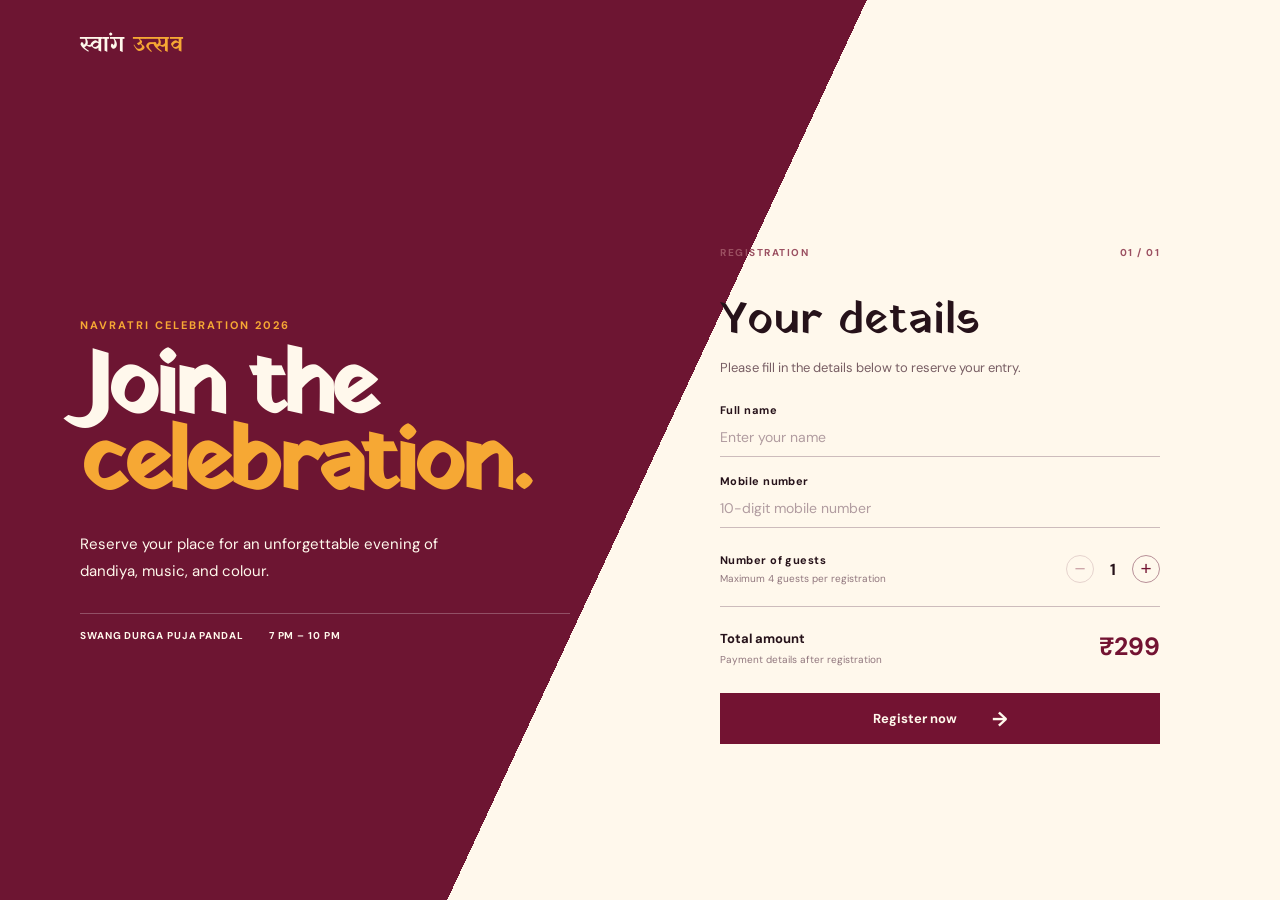
==== register.html @ 5c84b72b "Initial commit via Netlify [skip ci]" ====
<!doctype html>
<html lang="en">
<head><meta charset="utf-8"><meta name="viewport" content="width=device-width,initial-scale=1"><meta name="theme-color" content="#7a1532"><title>Register · Dandiya Nights</title><link rel="preconnect" href="https://fonts.googleapis.com"><link rel="preconnect" href="https://fonts.gstatic.com" crossorigin><link href="https://fonts.googleapis.com/css2?family=DM+Sans:wght@400;500;600;700&family=Yatra+One&display=swap" rel="stylesheet"><link rel="stylesheet" href="style.css"></head>
<body class="form-page"><nav class="nav container"><a class="brand" href="index.html">स्वांग <span>उत्सव</span></a><a class="back" href="index.html">← Back to event</a></nav>
<main class="form-layout container"><section class="form-aside"><p class="eyebrow">NAVRATRI CELEBRATION 2026</p><h1>Join the<br><em>celebration.</em></h1><p>Reserve your place for an unforgettable evening of dandiya, music, and colour.</p><div class="aside-meta"><span>SWANG DURGA PUJA PANDAL</span><span>7 PM – 10 PM</span></div></section>
<section class="form-card"><div class="form-top"><span>REGISTRATION</span><span>01 / 01</span></div><h2>Your details</h2><p class="form-note">Please fill in the details below to reserve your entry.</p>
<form action="https://api.web3forms.com/submit" method="POST">
  <!-- Replace the value below with your Web3Forms access key. The recipient email is set in that key's Web3Forms dashboard. -->
  <input type="hidden" name="access_key" value="68afbef3-7884-49bf-ba85-b0b6fa467a88">
  <input type="hidden" name="subject" value="New Dandiya Nights Registration">
  <input type="hidden" name="redirect" value="https://gomia-3.netlify.app/thank-you.html">
  <input type="checkbox" name="botcheck" style="display:none" tabindex="-1" autocomplete="off">
  <input type="hidden" name="Guest Count" id="guest-input" value="1"><input type="hidden" name="Total Amount" id="price-input" value="₹299">
  <label>Full name<input required name="Name" type="text" placeholder="Enter your name" autocomplete="name"></label>
  <label>Mobile number<input required name="Mobile Number" type="tel" placeholder="10-digit mobile number" pattern="[0-9]{10}" inputmode="numeric" autocomplete="tel"></label>
  <div class="guest-row"><div><label>Number of guests</label><small>Maximum 4 guests per registration</small></div><div class="stepper"><button type="button" id="minus" aria-label="Remove guest">−</button><output id="count">1</output><button type="button" id="plus" aria-label="Add guest">+</button></div></div>
  <div class="total"><div><span>Total amount</span><small>Payment details after registration</small></div><strong id="price">₹299</strong></div>
  <button class="button submit" type="submit">Register now <span>→</span></button>
</form></section></main><script src="script.js"></script></body></html>
---- style.css ----
:root{--wine:#731332;--ink:#26121a;--cream:#fff8ec;--saffron:#f6a834;--rose:#d95a61;--line:rgba(77,30,43,.18)}*{box-sizing:border-box}html{scroll-behavior:smooth}body{margin:0;background:var(--cream);color:var(--ink);font-family:"DM Sans",sans-serif}a{color:inherit;text-decoration:none}.container{width:min(1120px,calc(100% - 48px));margin:auto}.hero{min-height:680px;position:relative;isolation:isolate;overflow:hidden;background:var(--wine);color:#fff8ec}.hero:after{content:"";position:absolute;z-index:-1;inset:0;background:radial-gradient(circle at 50% 95%,#b32b43 0,transparent 34%),linear-gradient(120deg,#5d102e,#851836 56%,#5e102d)}.glow{position:absolute;z-index:-1;border-radius:50%;filter:blur(8px);opacity:.7}.glow-one{width:330px;height:330px;top:-190px;left:15%;background:#f09a39}.glow-two{width:220px;height:220px;right:-85px;bottom:80px;background:#e46561}.nav{height:90px;display:flex;align-items:center;justify-content:space-between}.brand{font-family:"Yatra One",cursive;font-size:22px;letter-spacing:.5px}.brand span{color:var(--saffron)}.nav-link,.back{font-size:12px;font-weight:600;letter-spacing:.08em}.nav-link span{margin-left:9px}.hero-content{padding-top:102px;text-align:center}.eyebrow{font-size:11px;letter-spacing:.18em;font-weight:700;color:var(--saffron);margin:0 0 20px}.hero h1,.form-aside h1,.thanks h1{font-family:"Yatra One",cursive;font-size:clamp(70px,12vw,143px);line-height:.86;letter-spacing:-.05em;margin:0}.hero h1 em,.form-aside h1 em,.thanks h1 em{font-style:normal;color:var(--saffron)}.hero-copy{line-height:1.7;font-size:16px;margin:34px auto}.button{display:inline-flex;align-items:center;justify-content:center;gap:35px;border:0;padding:17px 23px;font-weight:700;font-family:inherit;font-size:13px;cursor:pointer;transition:transform .2s,background .2s}.button:hover{transform:translateY(-3px)}.button span{font-size:20px;line-height:10px}.button-light{background:var(--cream);color:var(--wine)}.hero-footer{position:absolute;bottom:25px;left:0;right:0;display:flex;justify-content:space-between;font-size:10px;letter-spacing:.13em;font-weight:700}.scroll{display:flex;align-items:center;gap:10px}.scroll i{display:inline-block;width:38px;height:1px;background:#f8d492}.dandiya{position:absolute;font-size:260px;font-weight:100;line-height:1;color:#f5a233;opacity:.55;z-index:-1}.d1{left:-34px;bottom:-115px;transform:rotate(-12deg)}.d2{right:-35px;bottom:-118px;transform:rotate(13deg)}.section{padding:118px 0}.section-label{font-size:10px;font-weight:700;letter-spacing:.18em;color:#9a5062;text-transform:uppercase}.intro{display:grid;grid-template-columns:1fr 2fr 1.35fr;gap:38px;align-items:start}.intro h2,.dress h2,.contacts h2{font-family:"Yatra One",cursive;font-size:clamp(37px,5vw,60px);line-height:1.12;margin:0;letter-spacing:-.04em}.intro h2 i,.dress h2 i,.contacts h2 i{font-style:normal;color:var(--rose)}.intro>p{line-height:1.8;margin:10px 0 0;font-size:15px}.event-grid{display:grid;grid-template-columns:1fr 1fr 1.12fr;min-height:405px}.event-card{padding:31px;position:relative;overflow:hidden}.feature-card{background:#f5aa32;color:#57162b}.warm{background:#d95a61;color:#fff8ec}.details-card{background:#f2e3cb}.card-num{font-size:10px;font-weight:700;letter-spacing:.16em}.event-card .icon{font-size:36px;margin-top:52px}.event-card h3{font-family:"Yatra One",cursive;font-weight:400;font-size:30px;line-height:1.15;margin:15px 0 4px}.event-card p{font-size:12px;margin:0;font-weight:600}.sticks{position:absolute;font-size:104px;right:15px;bottom:-30px;opacity:.28}.rangoli{position:absolute;font-size:145px;right:-18px;bottom:-41px;opacity:.3}.details-card h3{margin-top:58px}.details-card dl{margin:35px 0 0}.details-card dl div{border-top:1px solid var(--line);padding:13px 0;display:grid;grid-template-columns:1fr 1.45fr}.details-card dt{font-size:10px;text-transform:uppercase;letter-spacing:.08em;font-weight:700;color:#7b4c54}.details-card dd{margin:0;font-size:13px;font-weight:600;line-height:1.6}.dress{background:var(--wine);color:var(--cream);overflow:hidden}.dress-inner{display:grid;grid-template-columns:1fr 2fr .65fr;align-items:center;min-height:355px}.dress .section-label{color:#e89978}.mini{font-size:12px;color:#f5a233;font-weight:600;margin:0 0 12px}.dress-copy{line-height:1.75;font-size:16px}.dress-copy span{font-size:13px;color:#e9c5ae}.dress-art{height:230px;position:relative}.sun{position:absolute;font-size:165px;color:#f3a432;right:-25px;top:15px}.figure{position:absolute;font-size:170px;color:#efc9ad;right:22px;top:38px}.contacts{display:grid;grid-template-columns:1fr 1.55fr 1.4fr;gap:35px}.contacts>div:nth-child(2)>p{line-height:1.75;font-size:14px;margin-top:18px}.contact-list{border-top:1px solid var(--line)}.contact-list a{display:grid;grid-template-columns:1fr auto 22px;align-items:center;border-bottom:1px solid var(--line);padding:20px 0;font-size:13px}.contact-list strong{font-size:13px}.contact-list b{font-size:20px;text-align:right;color:var(--rose)}.cta{background:#f4a72f;text-align:center;padding:95px 0;color:#54142b}.cta p{font-size:12px;font-weight:700;letter-spacing:.1em;margin:0 0 12px}.cta h2{font-family:"Yatra One",cursive;font-weight:400;font-size:55px;line-height:1;margin:0 0 29px}.cta i{font-style:normal;color:#b33343}footer{min-height:60px;background:#4f1027;color:#f6d4a4;display:flex;justify-content:space-between;align-items:center;padding:0 max(24px,calc((100vw - 1120px)/2));font-size:9px;letter-spacing:.14em;font-weight:700}
/* Registration */.form-page{min-height:100vh;background:linear-gradient(115deg,#6d1532 0 51%,#fff8ec 51%)}.form-page .nav{color:var(--cream)}.form-layout{display:grid;grid-template-columns:1fr 1fr;min-height:calc(100vh - 90px);align-items:center}.form-aside{color:var(--cream);padding:50px 70px 80px 0}.form-aside h1{font-size:clamp(57px,7vw,88px)}.form-aside>p:not(.eyebrow){line-height:1.8;font-size:15px;max-width:370px;margin:28px 0}.aside-meta{border-top:1px solid rgba(255,255,255,.25);display:flex;gap:25px;padding-top:15px;font-size:10px;letter-spacing:.09em;font-weight:700}.form-card{padding:45px 0 45px 80px;max-width:520px}.form-top{display:flex;justify-content:space-between;font-size:10px;letter-spacing:.15em;font-weight:700;color:#9b5061}.form-card h2{font-family:"Yatra One",cursive;font-size:45px;font-weight:400;margin:28px 0 0}.form-note{font-size:13px;color:#785e64;margin:5px 0 27px}form label{display:block;font-size:11px;font-weight:700;letter-spacing:.04em;margin-top:17px}input{display:block;width:100%;border:0;border-bottom:1px solid #cdbcbc;background:transparent;padding:11px 0 10px;font:14px "DM Sans";outline:none;color:var(--ink)}input:focus{border-color:var(--wine)}input::placeholder{color:#b19ca0}.guest-row{display:flex;align-items:center;justify-content:space-between;padding:25px 0 21px;border-bottom:1px solid #cdbcbc}.guest-row label{margin:0}.guest-row small,.total small{display:block;color:#91777e;font-size:10px;margin-top:5px}.stepper{display:flex;align-items:center;gap:14px}.stepper button{width:28px;height:28px;border:1px solid #b89098;border-radius:50%;background:transparent;color:var(--wine);font-size:19px;cursor:pointer}.stepper button:disabled{opacity:.35;cursor:default}.stepper output{font-weight:700;width:10px;text-align:center}.total{display:flex;justify-content:space-between;align-items:center;padding:20px 0}.total span{font-weight:700;font-size:13px}.total strong{font-size:25px;color:var(--wine)}.submit{width:100%;margin-top:7px;background:var(--wine);color:#fff8ec}.thanks-page{background:var(--wine);color:var(--cream);min-height:100vh}.thanks{max-width:710px;margin:auto;text-align:center;padding:45px 24px 90px;position:relative}.thanks .brand{display:block;text-align:left}.thanks-sun{font-size:110px;color:var(--saffron);line-height:1;margin-top:55px}.thanks h1{font-size:clamp(52px,8vw,88px);margin-top:12px}.thanks>p:not(.eyebrow){max-width:530px;margin:26px auto;line-height:1.8;font-size:15px}.thank-contacts{display:flex;justify-content:center;gap:12px;margin:27px 0}.thank-contacts a{background:rgba(255,255,255,.1);padding:12px 15px;font-size:12px}.thank-contacts b{display:block;color:#f5a233;margin-top:5px}
@media(max-width:720px){.container{width:min(100% - 36px,540px)}.hero{min-height:640px}.nav{height:75px}.nav-link{font-size:9px}.hero-content{padding-top:105px}.hero h1{font-size:78px}.hero-copy{font-size:14px;margin:25px auto}.hero-footer{font-size:8px}.hero-footer .scroll{display:none}.intro,.contacts,.dress-inner{grid-template-columns:1fr;gap:22px}.section{padding:75px 0}.intro>p{margin-top:0}.event-grid{grid-template-columns:1fr}.event-card{min-height:275px}.details-card{min-height:305px}.dress-inner{padding:70px 0;position:relative}.dress-art{position:absolute;right:-20px;bottom:-27px;opacity:.32;pointer-events:none}.contacts{gap:22px}.contacts>div:nth-child(2)>p{margin:0}.cta{padding:70px 0}.cta h2{font-size:43px}footer{padding:20px 18px;gap:20px;line-height:1.5}.form-page{background:var(--cream)}.form-page .nav{color:var(--wine)}.back{font-size:10px}.form-layout{display:block}.form-aside{background:var(--wine);margin-left:calc((100vw - 100%)/-2);margin-right:calc((100vw - 100%)/-2);padding:65px 18px 55px}.form-aside h1{font-size:60px}.form-card{padding:42px 0 60px}.form-card h2{font-size:37px}.aside-meta{display:block}.aside-meta span{display:block;margin:8px 0}.thank-contacts{flex-direction:column;max-width:240px;margin-left:auto;margin-right:auto}}
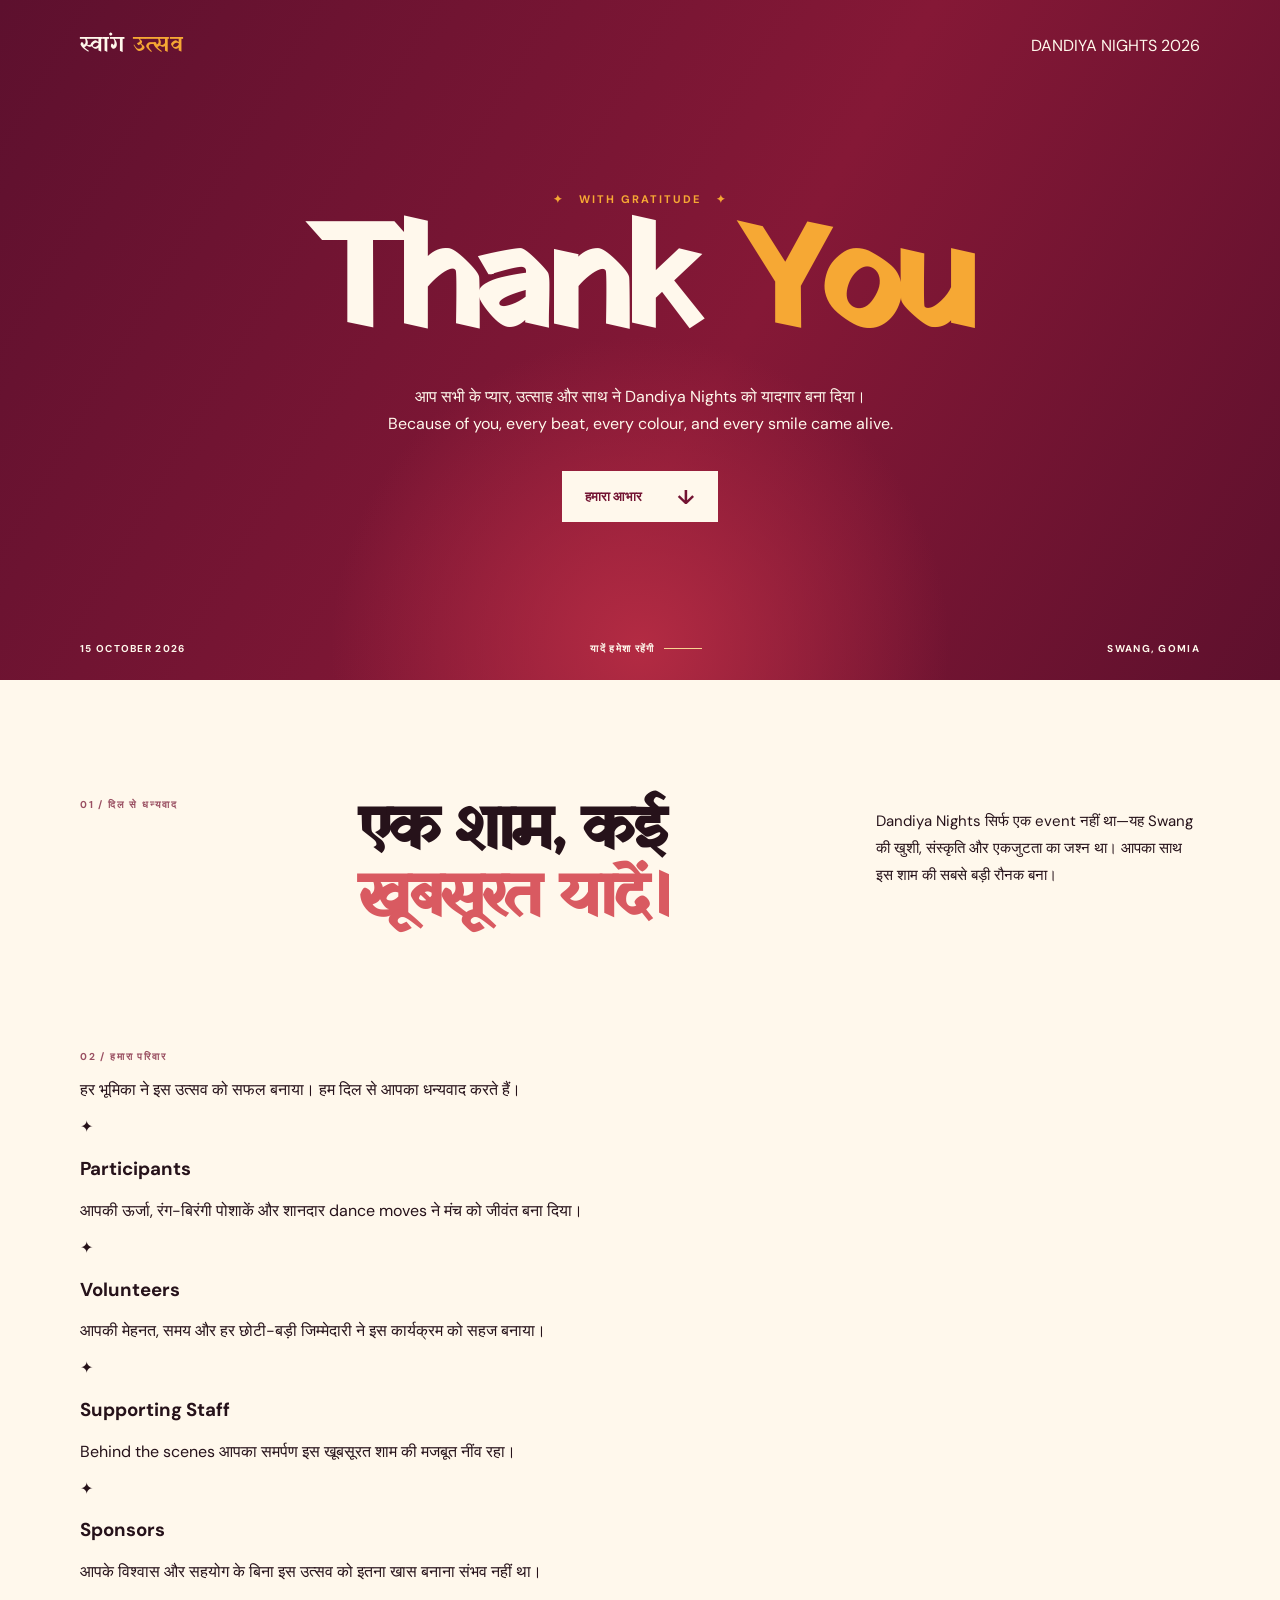
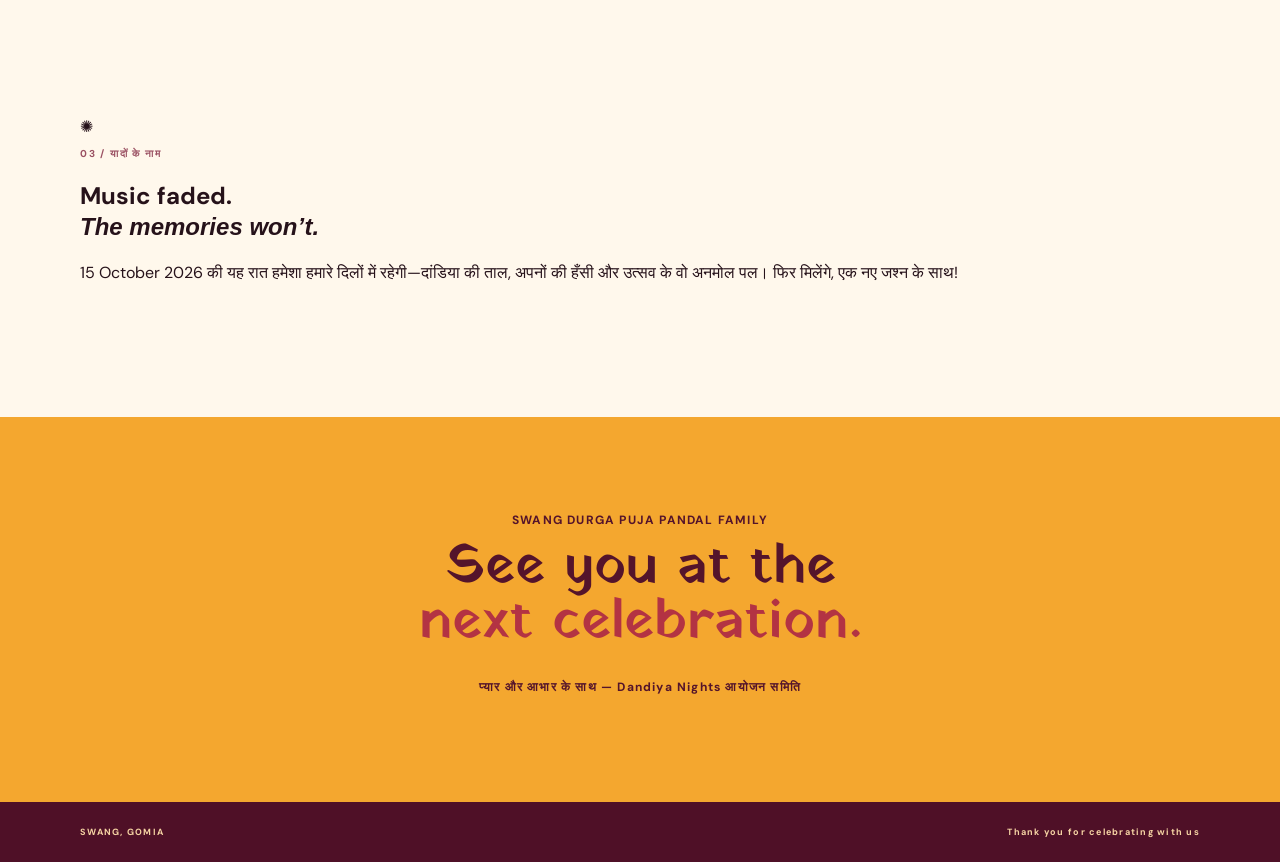
==== commit ac0840d7: "Update register.html" ====
--- a/register.html
+++ b/register.html
@@ -1,19 +1,55 @@
 <!doctype html>
 <html lang="en">
-<head><meta charset="utf-8"><meta name="viewport" content="width=device-width,initial-scale=1"><meta name="theme-color" content="#7a1532"><title>Register · Dandiya Nights</title><link rel="preconnect" href="https://fonts.googleapis.com"><link rel="preconnect" href="https://fonts.gstatic.com" crossorigin><link href="https://fonts.googleapis.com/css2?family=DM+Sans:wght@400;500;600;700&family=Yatra+One&display=swap" rel="stylesheet"><link rel="stylesheet" href="style.css"></head>
-<body class="form-page"><nav class="nav container"><a class="brand" href="index.html">स्वांग <span>उत्सव</span></a><a class="back" href="index.html">← Back to event</a></nav>
-<main class="form-layout container"><section class="form-aside"><p class="eyebrow">NAVRATRI CELEBRATION 2026</p><h1>Join the<br><em>celebration.</em></h1><p>Reserve your place for an unforgettable evening of dandiya, music, and colour.</p><div class="aside-meta"><span>SWANG DURGA PUJA PANDAL</span><span>7 PM – 10 PM</span></div></section>
-<section class="form-card"><div class="form-top"><span>REGISTRATION</span><span>01 / 01</span></div><h2>Your details</h2><p class="form-note">Please fill in the details below to reserve your entry.</p>
-<form action="https://api.web3forms.com/submit" method="POST">
-  <!-- Replace the value below with your Web3Forms access key. The recipient email is set in that key's Web3Forms dashboard. -->
-  <input type="hidden" name="access_key" value="68afbef3-7884-49bf-ba85-b0b6fa467a88">
-  <input type="hidden" name="subject" value="New Dandiya Nights Registration">
-  <input type="hidden" name="redirect" value="https://gomia-3.netlify.app/thank-you.html">
-  <input type="checkbox" name="botcheck" style="display:none" tabindex="-1" autocomplete="off">
-  <input type="hidden" name="Guest Count" id="guest-input" value="1"><input type="hidden" name="Total Amount" id="price-input" value="₹299">
-  <label>Full name<input required name="Name" type="text" placeholder="Enter your name" autocomplete="name"></label>
-  <label>Mobile number<input required name="Mobile Number" type="tel" placeholder="10-digit mobile number" pattern="[0-9]{10}" inputmode="numeric" autocomplete="tel"></label>
-  <div class="guest-row"><div><label>Number of guests</label><small>Maximum 4 guests per registration</small></div><div class="stepper"><button type="button" id="minus" aria-label="Remove guest">−</button><output id="count">1</output><button type="button" id="plus" aria-label="Add guest">+</button></div></div>
-  <div class="total"><div><span>Total amount</span><small>Payment details after registration</small></div><strong id="price">₹299</strong></div>
-  <button class="button submit" type="submit">Register now <span>→</span></button>
-</form></section></main><script src="script.js"></script></body></html>
+<head>
+  <meta charset="utf-8">
+  <meta name="viewport" content="width=device-width, initial-scale=1">
+  <meta name="theme-color" content="#7a1532">
+  <title>Thank You · Dandiya Nights Swang</title>
+  <link rel="preconnect" href="https://fonts.googleapis.com">
+  <link rel="preconnect" href="https://fonts.gstatic.com" crossorigin>
+  <link href="https://fonts.googleapis.com/css2?family=DM+Sans:wght@400;500;600;700&family=Yatra+One&display=swap" rel="stylesheet">
+  <link rel="stylesheet" href="style.css">
+</head>
+<body>
+  <main>
+    <section class="hero thank-hero">
+      <div class="glow glow-one"></div><div class="glow glow-two"></div>
+      <nav class="nav container"><a class="brand" href="index.html">स्वांग <span>उत्सव</span></a><span class="nav-note">DANDIYA NIGHTS 2026</span></nav>
+      <div class="hero-content container">
+        <p class="eyebrow">✦ &nbsp; WITH GRATITUDE &nbsp; ✦</p>
+        <h1>Thank <em>You</em></h1>
+        <p class="hero-copy">आप सभी के प्यार, उत्साह और साथ ने Dandiya Nights को यादगार बना दिया।<br>Because of you, every beat, every colour, and every smile came alive.</p>
+        <a class="button button-light" href="#gratitude">हमारा आभार <span>↓</span></a>
+      </div>
+      <div class="dandiya d1">╲</div><div class="dandiya d2">╱</div>
+      <div class="hero-footer container"><span>15 OCTOBER 2026</span><span class="scroll">यादें हमेशा रहेंगी <i></i></span><span>SWANG, GOMIA</span></div>
+    </section>
+
+    <section id="gratitude" class="intro section container">
+      <div class="section-label">01 / दिल से धन्यवाद</div>
+      <div><h2>एक शाम, कई<br><i>खूबसूरत यादें।</i></h2></div>
+      <p>Dandiya Nights सिर्फ एक event नहीं था—यह Swang की खुशी, संस्कृति और एकजुटता का जश्न था। आपका साथ इस शाम की सबसे बड़ी रौनक बना।</p>
+    </section>
+
+    <section class="gratitude-section">
+      <div class="container">
+        <div class="gratitude-heading"><div class="section-label">02 / हमारा परिवार</div><p>हर भूमिका ने इस उत्सव को सफल बनाया। हम दिल से आपका धन्यवाद करते हैं।</p></div>
+        <div class="gratitude-grid">
+          <article><span>✦</span><h3>Participants</h3><p>आपकी ऊर्जा, रंग-बिरंगी पोशाकें और शानदार dance moves ने मंच को जीवंत बना दिया।</p></article>
+          <article><span>✦</span><h3>Volunteers</h3><p>आपकी मेहनत, समय और हर छोटी-बड़ी जिम्मेदारी ने इस कार्यक्रम को सहज बनाया।</p></article>
+          <article><span>✦</span><h3>Supporting Staff</h3><p>Behind the scenes आपका समर्पण इस खूबसूरत शाम की मजबूत नींव रहा।</p></article>
+          <article><span>✦</span><h3>Sponsors</h3><p>आपके विश्वास और सहयोग के बिना इस उत्सव को इतना खास बनाना संभव नहीं था।</p></article>
+        </div>
+      </div>
+    </section>
+
+    <section class="memory section container">
+      <div class="memory-symbol">✺</div>
+      <div><p class="section-label">03 / यादों के नाम</p><h2>Music faded.<br><i>The memories won’t.</i></h2><p>15 October 2026 की यह रात हमेशा हमारे दिलों में रहेगी—दांडिया की ताल, अपनों की हँसी और उत्सव के वो अनमोल पल। फिर मिलेंगे, एक नए जश्न के साथ!</p></div>
+    </section>
+
+    <section class="cta gratitude-cta"><div class="container"><p>SWANG DURGA PUJA PANDAL FAMILY</p><h2>See you at the<br><i>next celebration.</i></h2><p class="cta-signoff">प्यार और आभार के साथ — Dandiya Nights आयोजन समिति</p></div></section>
+  </main>
+  <footer><span>SWANG, GOMIA</span><span>Thank you for celebrating with us</span></footer>
+</body>
+</html>
